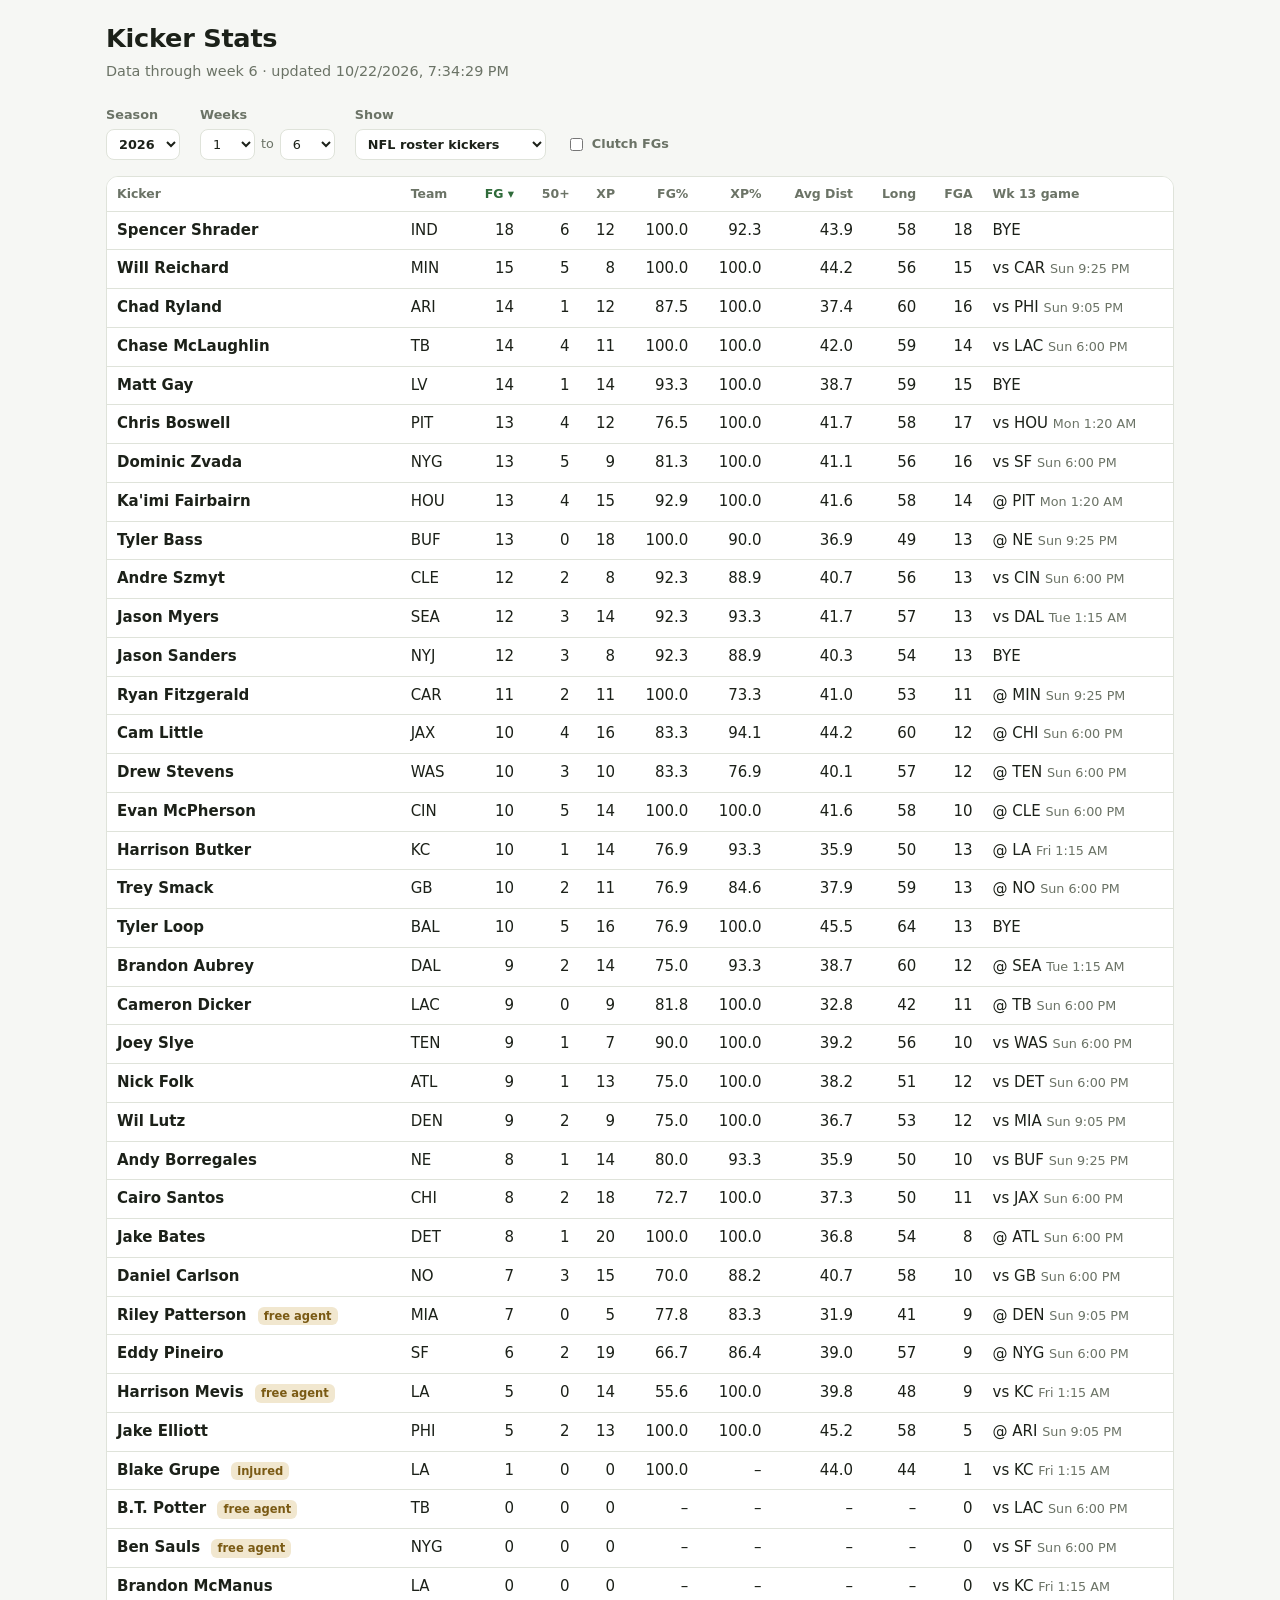
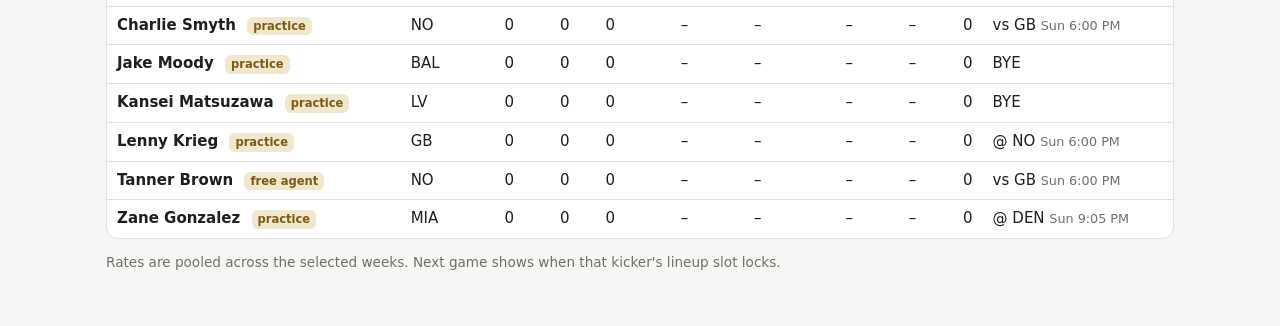
==== stats.html @ becf9f56 "Data pipeline: nflverse kicker stats, schedule, rosters + stats page Co-Authored-By: Claude Opus 5.5" ====
<!doctype html>
<html lang="en">
<head>
  <meta charset="utf-8">
  <meta name="viewport" content="width=device-width, initial-scale=1">
  <title>Kicker Stats</title>
  <link rel="stylesheet" href="css/app.css">
</head>
<body>
  <header class="top">
    <h1>Kicker Stats</h1>
    <p class="sub" id="updated"></p>
  </header>

  <main>
    <section class="controls">
      <label>Season
        <select id="season">
          <option value="2026">2026</option>
          <option value="2025">2025</option>
        </select>
      </label>
      <label>Weeks
        <span class="range">
          <select id="from"></select> to <select id="to"></select>
        </span>
      </label>
      <label>Show
        <select id="show">
          <option value="rostered">NFL roster kickers</option>
          <option value="all">Everyone who kicked</option>
        </select>
      </label>
      <label class="check"><input type="checkbox" id="clutch"> Clutch FGs</label>
    </section>

    <div class="table-wrap">
      <table id="table">
        <thead></thead>
        <tbody></tbody>
      </table>
    </div>
    <p class="note">Rates are pooled across the selected weeks. Next game shows when that kicker's lineup slot locks.</p>
  </main>

  <script type="module" src="js/stats.js"></script>
</body>
</html>
---- css/app.css ----
:root {
  --bg: #f6f7f4;
  --surface: #ffffff;
  --text: #1c2119;
  --muted: #6b7366;
  --line: #dfe3da;
  --accent: #2f6b3a;
  --accent-soft: #e4efe2;
  --tag: #f1e7cf;
  --tag-text: #7a5a14;
}
@media (prefers-color-scheme: dark) {
  :root {
    --bg: #141712;
    --surface: #1c201a;
    --text: #e6e9e2;
    --muted: #98a090;
    --line: #2e342b;
    --accent: #7cc489;
    --accent-soft: #23301f;
    --tag: #3a3220;
    --tag-text: #e2c47a;
  }
}

* { box-sizing: border-box; }
body {
  margin: 0;
  background: var(--bg);
  color: var(--text);
  font: 15px/1.45 system-ui, -apple-system, "Segoe UI", sans-serif;
}
.top { padding: 20px 16px 8px; max-width: 1100px; margin: 0 auto; }
.top h1 { margin: 0; font-size: 1.6rem; letter-spacing: -0.01em; }
.sub { margin: 4px 0 0; color: var(--muted); font-size: 0.9rem; }
main { max-width: 1100px; margin: 0 auto; padding: 8px 16px 40px; }

.controls { display: flex; flex-wrap: wrap; gap: 12px 20px; align-items: end; margin: 8px 0 16px; }
.controls label { display: flex; flex-direction: column; gap: 4px; font-size: 0.8rem; color: var(--muted); font-weight: 600; }
.controls label.check { flex-direction: row; align-items: center; gap: 6px; padding-bottom: 6px; }
.range { display: flex; align-items: center; gap: 6px; color: var(--muted); font-weight: 400; }
select {
  font: inherit; color: var(--text); background: var(--surface);
  border: 1px solid var(--line); border-radius: 8px; padding: 6px 8px;
}

.table-wrap { overflow-x: auto; background: var(--surface); border: 1px solid var(--line); border-radius: 12px; }
table { border-collapse: collapse; width: 100%; font-variant-numeric: tabular-nums; }
th, td { padding: 8px 10px; text-align: left; border-bottom: 1px solid var(--line); white-space: nowrap; }
th { font-size: 0.78rem; color: var(--muted); font-weight: 600; position: sticky; top: 0; background: var(--surface); }
th[data-sort] { cursor: pointer; user-select: none; }
th.sorted { color: var(--accent); }
tbody tr:last-child td { border-bottom: 0; }
tbody tr:hover { background: var(--accent-soft); }
td.num, th[data-sort]:not([data-sort="name"]) { text-align: right; }
td.name { font-weight: 600; }
.muted { color: var(--muted); font-size: 0.85em; }
.tag {
  display: inline-block; margin-left: 6px; padding: 1px 6px; border-radius: 6px;
  background: var(--tag); color: var(--tag-text); font-size: 0.72rem; font-weight: 600;
}
.note { color: var(--muted); font-size: 0.85rem; }
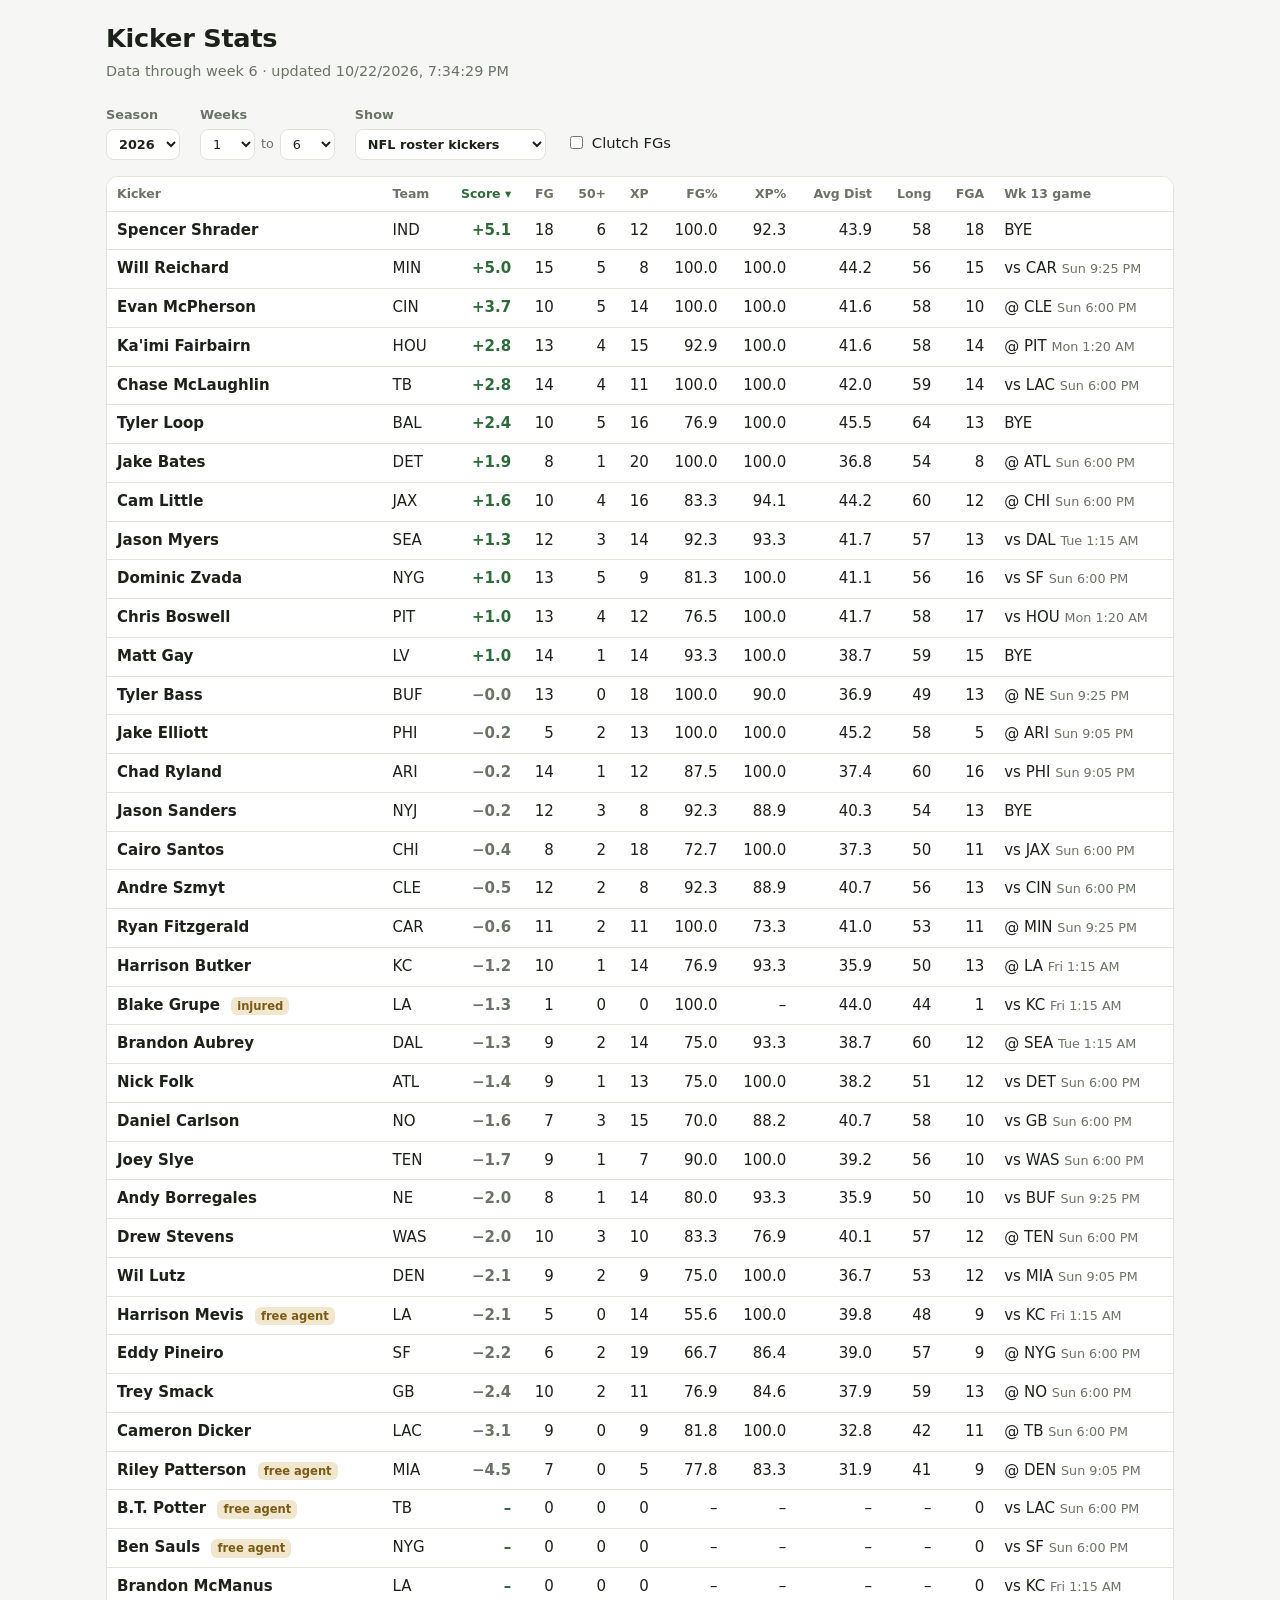
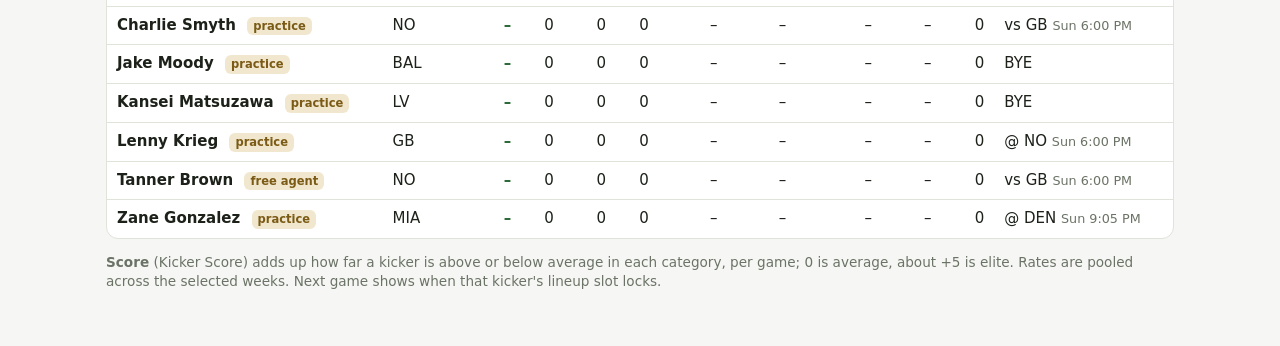
==== commit 979aec85: "Kicker Score ranking (app + database), 3 seasons of stats with blend, 2024 data Co-Authored-By: Clau" ====
--- a/stats.html
+++ b/stats.html
@@ -18,6 +18,7 @@
         <select id="season">
           <option value="2026">2026</option>
           <option value="2025">2025</option>
+          <option value="2024">2024</option>
         </select>
       </label>
       <label>Weeks
@@ -40,7 +41,7 @@
         <tbody></tbody>
       </table>
     </div>
-    <p class="note">Rates are pooled across the selected weeks. Next game shows when that kicker's lineup slot locks.</p>
+    <p class="note"><b>Score</b> (Kicker Score) adds up how far a kicker is above or below average in each category, per game; 0 is average, about +5 is elite. Rates are pooled across the selected weeks. Next game shows when that kicker's lineup slot locks.</p>
   </main>
 
   <script type="module" src="js/stats.js"></script>
--- a/css/app.css
+++ b/css/app.css
@@ -60,3 +60,165 @@
   background: var(--tag); color: var(--tag-text); font-size: 0.72rem; font-weight: 600;
 }
 .note { color: var(--muted); font-size: 0.85rem; }
+
+/* ---------- App shell ---------- */
+[hidden] { display: none !important; }
+:root { --danger: #b3261e; --ok: #2f6b3a; --radius: 12px; }
+@media (prefers-color-scheme: dark) { :root { --danger: #f2a49d; --ok: #7cc489; } }
+
+.bar {
+  display: flex; align-items: center; justify-content: space-between; gap: 12px; flex-wrap: wrap;
+  padding: 12px 16px; border-bottom: 1px solid var(--line); background: var(--surface);
+}
+.brand { font-weight: 800; font-size: 1.1rem; color: var(--text); text-decoration: none; letter-spacing: -0.01em; }
+.brand::before { content: "🏈 "; }
+#nav { display: flex; align-items: center; gap: 14px; font-size: 0.9rem; }
+#nav .who { max-width: 200px; overflow: hidden; text-overflow: ellipsis; white-space: nowrap; }
+a { color: var(--accent); }
+
+#app { max-width: 1100px; margin: 0 auto; padding: 16px 16px 60px; }
+.page-head h1 { margin: 8px 0 2px; font-size: 1.6rem; letter-spacing: -0.01em; }
+.page-head p { margin: 0 0 14px; }
+.hero { max-width: 640px; margin: 24px auto 20px; text-align: center; }
+.hero h1 { font-size: clamp(1.8rem, 5vw, 2.6rem); margin: 0 0 8px; letter-spacing: -0.02em; }
+.hero p { color: var(--muted); margin: 0; }
+
+h2 { font-size: 1.15rem; margin: 0 0 8px; }
+h3 { font-size: 1rem; margin: 0 0 8px; }
+h3.section { font-size: 0.78rem; text-transform: uppercase; letter-spacing: 0.06em; color: var(--muted); margin: 18px 0 6px; }
+.small { font-size: 0.82rem; }
+
+.card { background: var(--surface); border: 1px solid var(--line); border-radius: var(--radius); padding: 16px; margin-bottom: 16px; }
+.card.narrow { max-width: 440px; margin: 0 auto 16px; }
+.card-head { display: flex; justify-content: space-between; align-items: baseline; gap: 12px; flex-wrap: wrap; }
+.grid-2 { display: grid; grid-template-columns: repeat(auto-fit, minmax(300px, 1fr)); gap: 16px; align-items: start; }
+.grid-2 > .card { margin-bottom: 0; }
+.grid-2 + .grid-2 { margin-top: 16px; }
+.stack { display: flex; flex-direction: column; gap: 12px; }
+.row { display: flex; flex-wrap: wrap; gap: 10px; align-items: end; }
+.callout { background: var(--accent-soft); padding: 10px 12px; border-radius: 8px; margin-top: 0; }
+
+/* ---------- Forms & buttons ---------- */
+label { display: flex; flex-direction: column; gap: 4px; font-size: 0.82rem; font-weight: 600; color: var(--muted); }
+label.check, label.radio { flex-direction: row; align-items: center; gap: 8px; font-weight: 500; color: var(--text); font-size: 0.92rem; }
+label.radio { padding: 6px 0; }
+input:not([type=checkbox]):not([type=radio]) {
+  font: inherit; color: var(--text); background: var(--bg); border: 1px solid var(--line);
+  border-radius: 8px; padding: 8px 10px; min-width: 0;
+}
+input:focus, select:focus, button:focus-visible { outline: 2px solid var(--accent); outline-offset: 1px; }
+button {
+  font: inherit; font-size: 0.9rem; font-weight: 600; cursor: pointer;
+  color: var(--text); background: var(--surface); border: 1px solid var(--line); border-radius: 8px; padding: 7px 12px;
+}
+button:hover:not(:disabled) { border-color: var(--accent); }
+button:disabled { opacity: 0.5; cursor: default; }
+button.primary { background: var(--accent); border-color: var(--accent); color: var(--surface); }
+button.danger { color: var(--danger); border-color: var(--danger); }
+button.link { background: none; border: 0; padding: 0; color: var(--accent); font-weight: 500; }
+button.link.danger { color: var(--danger); }
+button.icon { padding: 2px 8px; }
+.copy { display: flex; gap: 8px; }
+.copy input { flex: 1; font-size: 0.85rem; }
+
+/* ---------- Tabs ---------- */
+.tabs { display: flex; gap: 4px; overflow-x: auto; border-bottom: 1px solid var(--line); margin-bottom: 16px; scrollbar-width: none; }
+.tab {
+  padding: 8px 12px; border: 0; border-bottom: 2px solid transparent; border-radius: 0; background: none;
+  color: var(--muted); text-decoration: none; font-weight: 600; font-size: 0.92rem; white-space: nowrap;
+}
+.tab.active { color: var(--accent); border-bottom-color: var(--accent); }
+.tabs.small { margin-bottom: 14px; }
+.acting { flex-direction: row; align-items: center; gap: 8px; margin: -4px 0 14px; }
+
+/* ---------- Leagues ---------- */
+.league-list { display: grid; gap: 10px; margin-bottom: 20px; }
+.league-card { display: block; text-decoration: none; color: var(--text); margin: 0; }
+.league-card:hover { border-color: var(--accent); }
+.league-card > div:first-child { display: flex; align-items: center; gap: 8px; margin-bottom: 2px; }
+
+.pill {
+  display: inline-block; padding: 1px 8px; border-radius: 999px; font-size: 0.72rem; font-weight: 700;
+  background: var(--accent-soft); color: var(--accent); text-transform: capitalize; vertical-align: middle;
+}
+.pill.setup, .pill.lost, .pill.drop, .pill.cancelled { background: var(--tag); color: var(--tag-text); }
+.pill.invalid { background: none; color: var(--danger); border: 1px solid var(--danger); }
+
+/* ---------- Kicker rows ---------- */
+.kicker-row {
+  display: grid; grid-template-columns: minmax(0, 1.4fr) minmax(0, 1fr) auto; gap: 10px; align-items: center;
+  padding: 10px 0; border-top: 1px solid var(--line);
+}
+.kicker-row.empty { min-height: 56px; }
+.kicker-row .who .muted { font-size: 0.85rem; }
+.kicker-row .line { font-size: 0.85rem; font-variant-numeric: tabular-nums; }
+.kicker-row .actions { display: flex; gap: 6px; }
+.lock { color: var(--tag-text); font-weight: 700; }
+@media (max-width: 560px) {
+  .kicker-row { grid-template-columns: 1fr auto; }
+  .kicker-row .line { grid-column: 1; grid-row: 2; }
+  .kicker-row .actions { grid-row: 1 / span 2; grid-column: 2; }
+}
+.chips { display: flex; flex-wrap: wrap; gap: 8px; }
+.chip { font-weight: 500; }
+
+/* ---------- Tables ---------- */
+.table-wrap.flat { border: 0; border-radius: 0; }
+table.standings td { vertical-align: top; }
+.pts { font-size: 0.72rem; color: var(--accent); font-weight: 700; }
+td.total { font-weight: 800; font-size: 1.05rem; }
+tr.mine td, li.mine { background: var(--accent-soft); }
+.under { text-decoration: underline dotted var(--tag-text); color: var(--tag-text); }
+th.sortable { cursor: pointer; user-select: none; }
+.controls .muted { padding-bottom: 6px; }
+
+/* ---------- Draft ---------- */
+.clock { display: flex; justify-content: space-between; align-items: center; gap: 12px; }
+.clock h2 { margin: 2px 0 0; }
+.clock.yours { border-color: var(--accent); box-shadow: 0 0 0 2px var(--accent-soft); }
+.timer { font-size: 2rem; font-weight: 800; font-variant-numeric: tabular-nums; }
+.timer.urgent { color: var(--danger); }
+table.board { margin-bottom: 0; }
+.board td, .board th { text-align: center; min-width: 110px; }
+.board td:first-child, .board th:first-child { min-width: 36px; color: var(--muted); }
+.board td.live { outline: 2px solid var(--accent); outline-offset: -2px; background: var(--accent-soft); }
+.board td.auto { font-style: italic; }
+.table-wrap + .card { margin-top: 16px; }
+
+/* ---------- Lists ---------- */
+ol.claims, ol.teams { padding-left: 20px; margin: 8px 0; }
+ol.claims li, ol.teams li { padding: 6px 0; }
+ol.claims li > span:first-child, ol.teams li > span:first-child { margin-right: 8px; }
+ol.claims li, ol.teams li { display: list-item; }
+ol.claims .actions, ol.teams .actions { float: right; display: inline-flex; gap: 6px; align-items: center; }
+ul.plain { list-style: none; padding: 0; margin: 0; }
+ul.plain li { padding: 7px 0; border-top: 1px solid var(--line); }
+ul.plain li:first-child { border-top: 0; }
+
+/* ---------- Dialog & toast ---------- */
+dialog {
+  border: 1px solid var(--line); border-radius: var(--radius); padding: 18px; background: var(--surface); color: var(--text);
+  width: min(420px, calc(100vw - 32px));
+}
+dialog::backdrop { background: rgb(0 0 0 / 0.45); }
+dialog h3 { font-size: 1.05rem; }
+.dialog-body:empty { display: none; }
+.dialog-actions { display: flex; flex-wrap: wrap; justify-content: flex-end; gap: 8px; margin-top: 14px; }
+#toast {
+  position: fixed; left: 50%; bottom: 20px; transform: translate(-50%, 20px); opacity: 0; pointer-events: none;
+  background: var(--text); color: var(--bg); padding: 10px 16px; border-radius: 10px; font-weight: 600;
+  max-width: calc(100vw - 32px); transition: opacity 0.2s, transform 0.2s; z-index: 10;
+}
+#toast.show { opacity: 1; transform: translate(-50%, 0); }
+#toast.error { background: var(--danger); color: #fff; }
+.invite-code {
+  font: 800 2rem/1.1 ui-monospace, "SF Mono", Menlo, monospace; letter-spacing: 0.12em;
+  padding: 12px 14px; margin: 4px 0 12px; border: 2px dashed var(--line); border-radius: 10px;
+  text-align: center; color: var(--accent); user-select: all; word-break: break-all;
+}
+#codeform { margin-top: 14px; }
+#codeform label { flex: 1; min-width: 160px; }
+td.score { font-weight: 700; }
+td.score.pos { color: var(--accent); }
+td.score.neg { color: var(--muted); }
+.card-head .controls { margin: 0; }
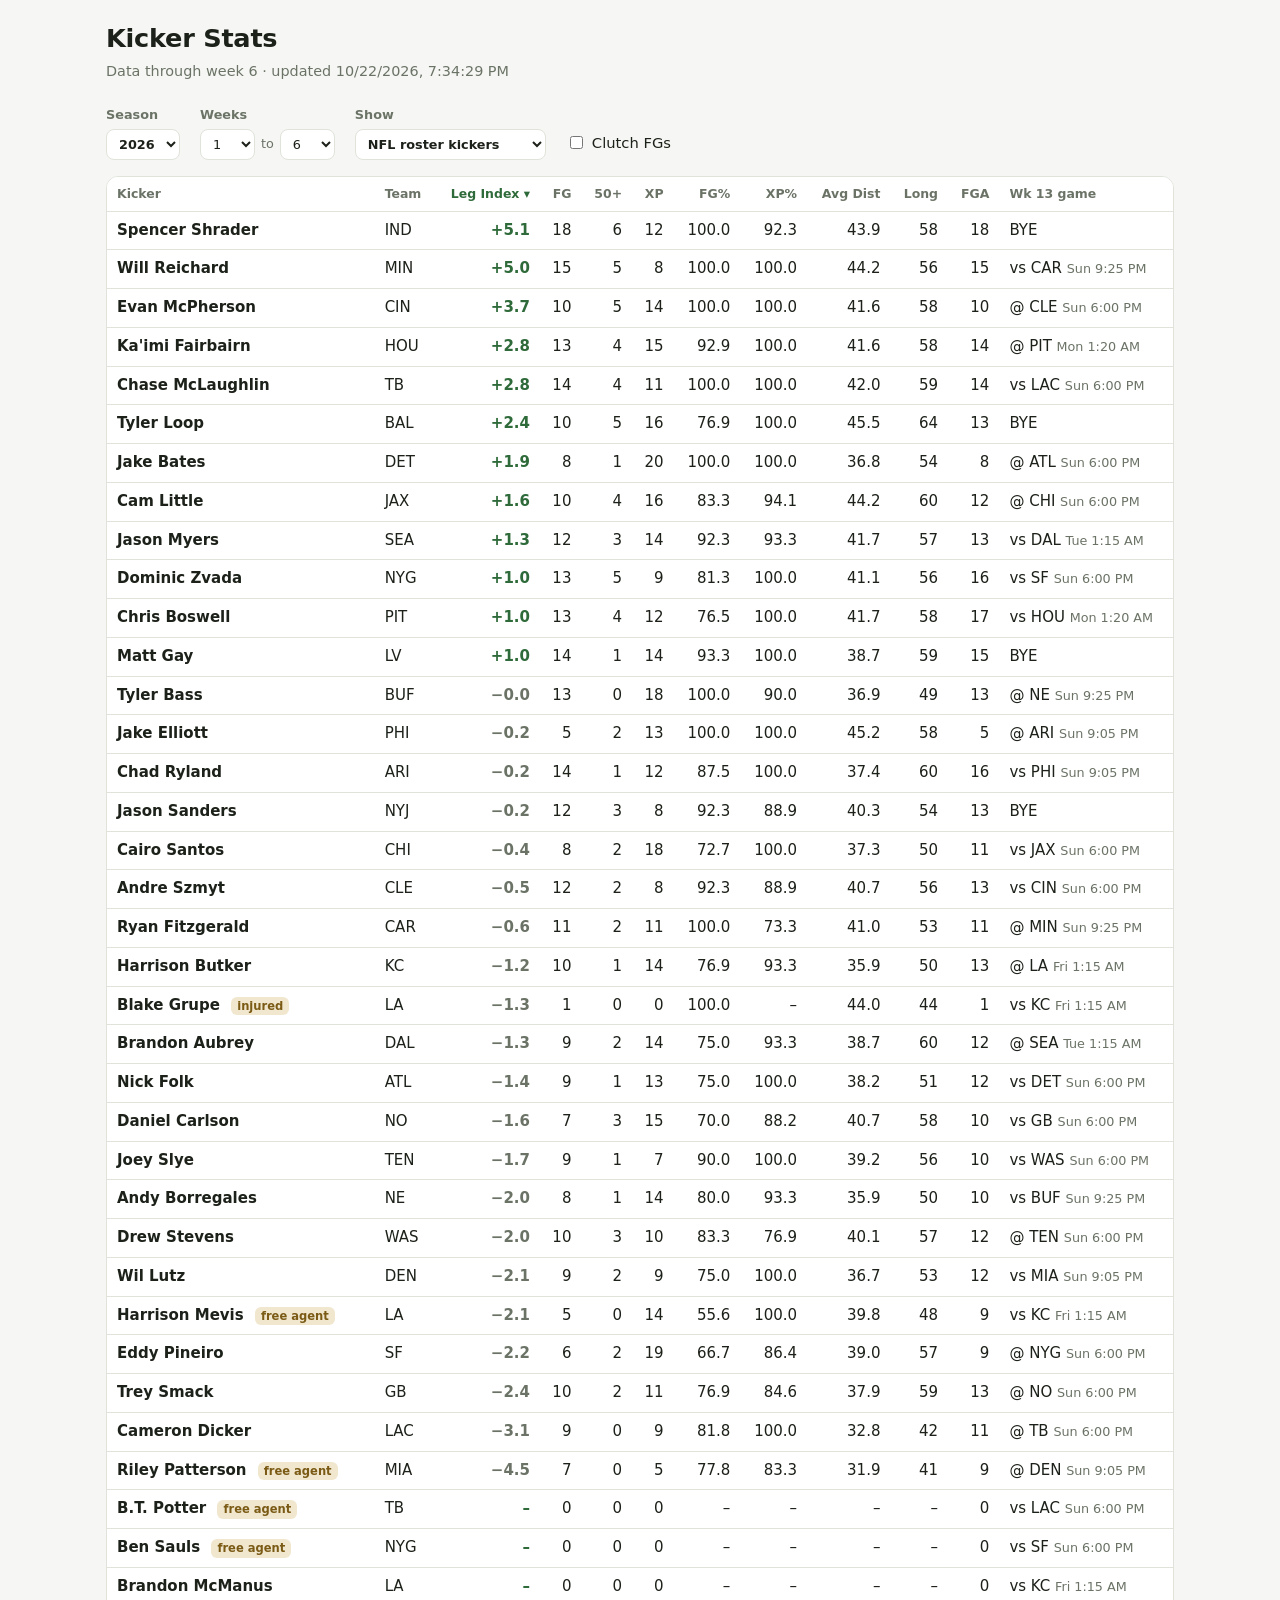
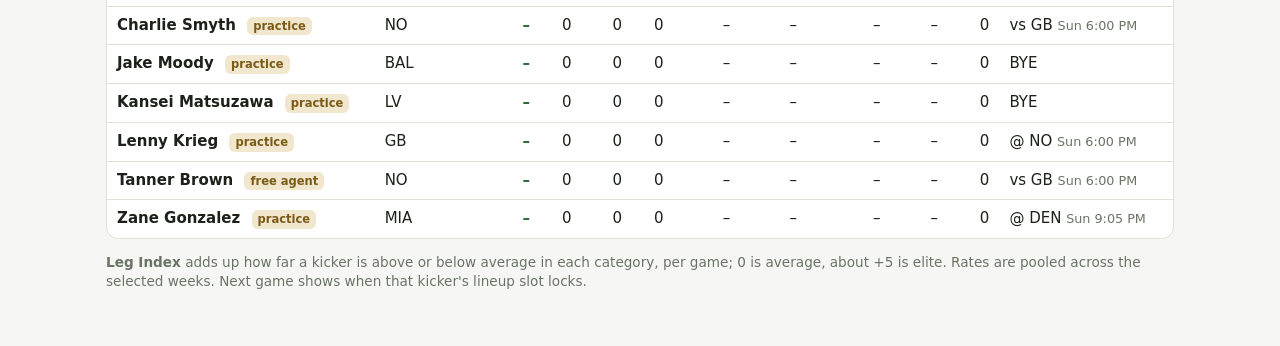
==== commit 8103a15d: "Draft: clock options incl. slow/no-limit, server auto-picks every minute, autodraft, private queues;" ====
--- a/stats.html
+++ b/stats.html
@@ -41,7 +41,7 @@
         <tbody></tbody>
       </table>
     </div>
-    <p class="note"><b>Score</b> (Kicker Score) adds up how far a kicker is above or below average in each category, per game; 0 is average, about +5 is elite. Rates are pooled across the selected weeks. Next game shows when that kicker's lineup slot locks.</p>
+    <p class="note"><b>Leg Index</b> adds up how far a kicker is above or below average in each category, per game; 0 is average, about +5 is elite. Rates are pooled across the selected weeks. Next game shows when that kicker's lineup slot locks.</p>
   </main>
 
   <script type="module" src="js/stats.js"></script>
--- a/css/app.css
+++ b/css/app.css
@@ -222,3 +222,10 @@
 td.score.pos { color: var(--accent); }
 td.score.neg { color: var(--muted); }
 .card-head .controls { margin: 0; }
+.draft-cols { display: grid; grid-template-columns: minmax(260px, 1fr) minmax(0, 2.2fr); gap: 16px; align-items: start; }
+.draft-cols > .card { margin: 0; min-width: 0; }
+@media (max-width: 860px) { .draft-cols { grid-template-columns: minmax(0, 1fr); } }
+.actions-cell { white-space: nowrap; text-align: right; }
+.actions-cell button + button { margin-left: 6px; }
+label.switch { font-size: 0.9rem; }
+.draft-cols + .card, .table-wrap + .draft-cols { margin-top: 16px; }
